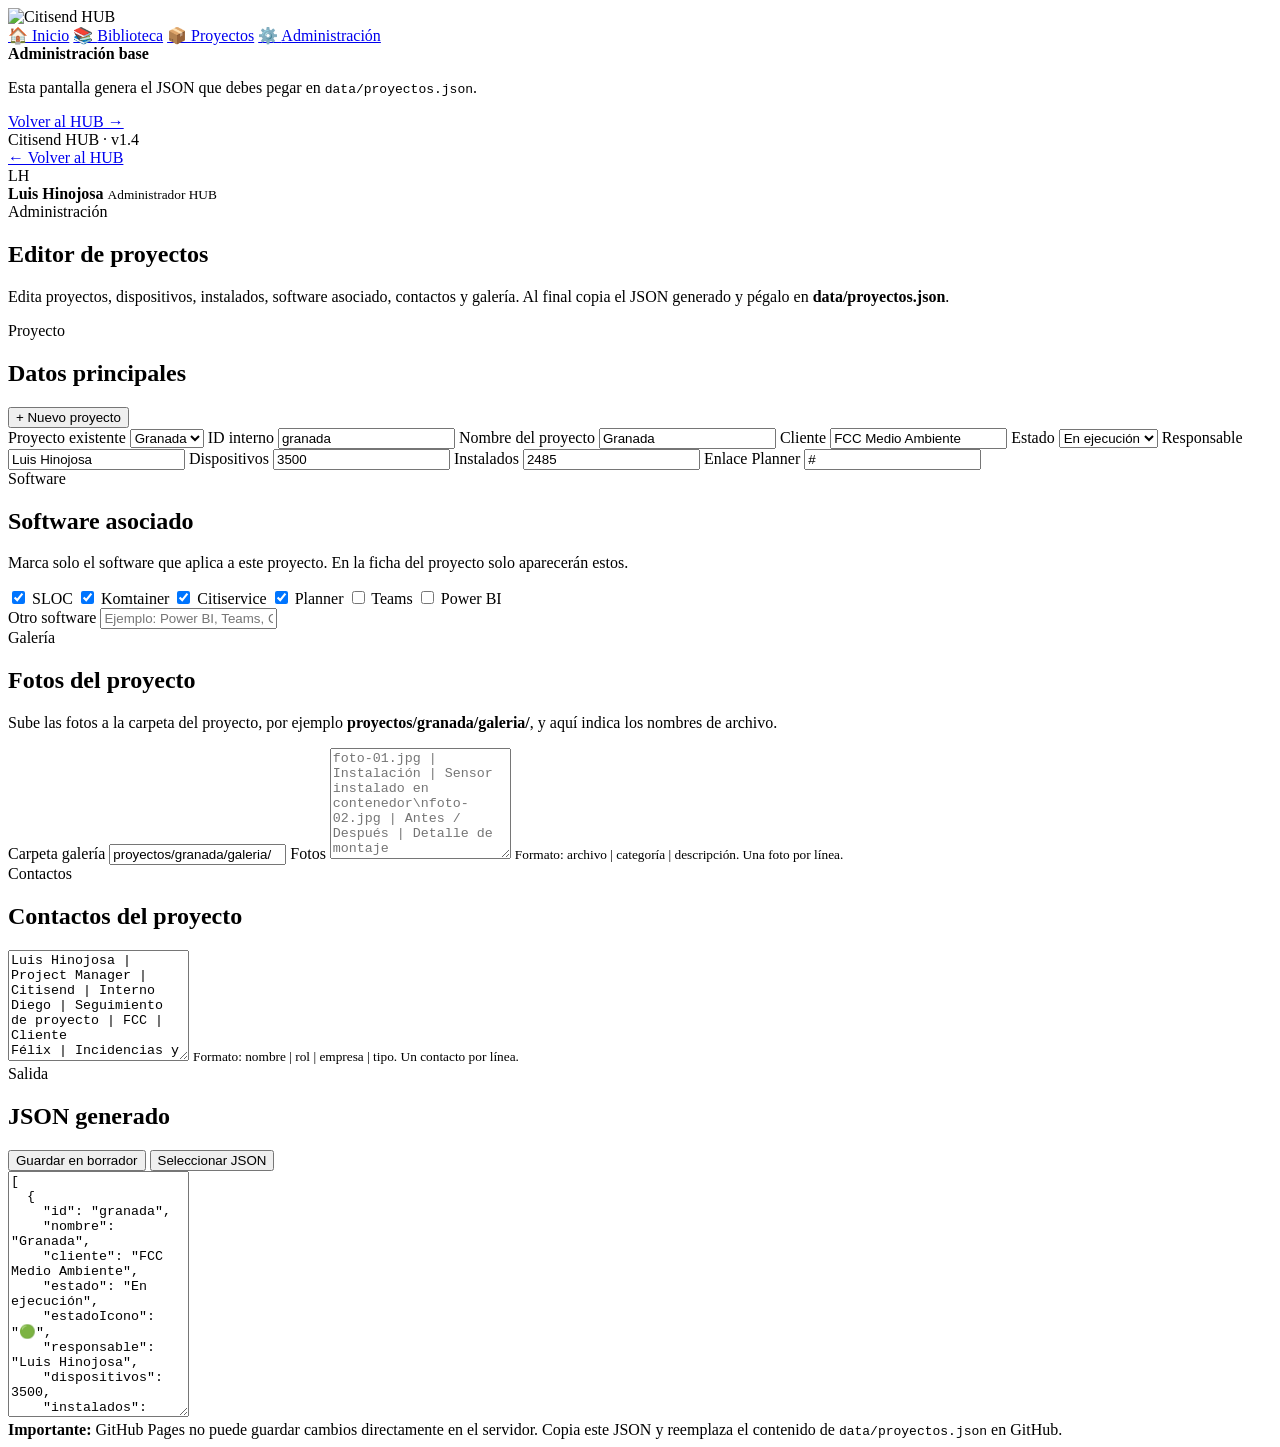
==== admin.html @ e4910ee8 "Add files via upload" ====
<!DOCTYPE html>
<html lang="es">
<head>
  <meta charset="UTF-8" />
  <meta name="viewport" content="width=device-width, initial-scale=1.0" />
  <title>Citisend HUB · Administración</title>
  <link rel="stylesheet" href="assets/style.css?v=1.4" />
</head>
<body>
  <div class="app-shell admin-shell">
    <aside class="sidebar">
      <div class="brand-block">
        <img src="assets/logo-citisend.png" alt="Citisend" class="brand-logo" />
        <span class="brand-pill">HUB</span>
      </div>
      <nav class="nav-menu">
        <a href="index.html#inicio">🏠 <span>Inicio</span></a>
        <a href="index.html#biblioteca">📚 <span>Biblioteca</span></a>
        <a href="index.html#proyectos">📦 <span>Proyectos</span></a>
        <a href="admin.html" class="active">⚙️ <span>Administración</span></a>
      </nav>
      <div class="sidebar-card">
        <strong>Administración base</strong>
        <p>Esta pantalla genera el JSON que debes pegar en <code>data/proyectos.json</code>.</p>
        <a href="index.html">Volver al HUB →</a>
      </div>
      <div class="version">Citisend HUB · v1.4</div>
    </aside>

    <main class="main">
      <header class="topbar">
        <a href="index.html" class="back-to-hub">← Volver al HUB</a>
        <div class="profile">
          <div class="avatar">LH</div>
          <div>
            <strong>Luis Hinojosa</strong>
            <small>Administrador HUB</small>
          </div>
        </div>
      </header>

      <section class="admin-hero">
        <span class="label">Administración</span>
        <h1>Editor de proyectos</h1>
        <p>Edita proyectos, dispositivos, instalados, software asociado, contactos y galería. Al final copia el JSON generado y pégalo en <strong>data/proyectos.json</strong>.</p>
      </section>

      <section class="admin-layout">
        <article class="panel admin-panel">
          <div class="admin-panel-head">
            <div>
              <span class="label">Proyecto</span>
              <h2>Datos principales</h2>
            </div>
            <button type="button" id="newProjectBtn" class="admin-btn secondary">+ Nuevo proyecto</button>
          </div>

          <div class="admin-grid">
            <label>Proyecto existente
              <select id="projectSelect"></select>
            </label>
            <label>ID interno
              <input id="projectId" type="text" placeholder="granada" />
            </label>
            <label>Nombre del proyecto
              <input id="projectNameInput" type="text" placeholder="Granada" />
            </label>
            <label>Cliente
              <input id="projectClientInput" type="text" placeholder="FCC Medio Ambiente" />
            </label>
            <label>Estado
              <select id="projectStatusInput">
                <option>En ejecución</option>
                <option>Pendiente</option>
                <option>En pausa</option>
                <option>Finalizado</option>
              </select>
            </label>
            <label>Responsable
              <input id="projectResponsibleInput" type="text" placeholder="Luis Hinojosa" />
            </label>
            <label>Dispositivos
              <input id="projectDevicesInput" type="number" min="0" placeholder="3500" />
            </label>
            <label>Instalados
              <input id="projectInstalledInput" type="number" min="0" placeholder="2485" />
            </label>
            <label class="full">Enlace Planner
              <input id="projectPlannerInput" type="text" placeholder="https://..." />
            </label>
          </div>
        </article>

        <article class="panel admin-panel">
          <span class="label">Software</span>
          <h2>Software asociado</h2>
          <p class="admin-help">Marca solo el software que aplica a este proyecto. En la ficha del proyecto solo aparecerán estos.</p>
          <div class="software-checks" id="softwareChecks"></div>
          <label class="admin-label">Otro software
            <input id="customSoftwareInput" type="text" placeholder="Ejemplo: Power BI, Teams, Citiservice..." />
          </label>
        </article>

        <article class="panel admin-panel">
          <span class="label">Galería</span>
          <h2>Fotos del proyecto</h2>
          <p class="admin-help">Sube las fotos a la carpeta del proyecto, por ejemplo <strong>proyectos/granada/galeria/</strong>, y aquí indica los nombres de archivo.</p>
          <label>Carpeta galería
            <input id="galleryPathInput" type="text" placeholder="proyectos/granada/galeria/" />
          </label>
          <label>Fotos</label>
          <textarea id="galleryInput" rows="7" placeholder="foto-01.jpg | Instalación | Sensor instalado en contenedor\nfoto-02.jpg | Antes / Después | Detalle de montaje"></textarea>
          <small class="admin-tip">Formato: archivo | categoría | descripción. Una foto por línea.</small>
        </article>

        <article class="panel admin-panel">
          <span class="label">Contactos</span>
          <h2>Contactos del proyecto</h2>
          <textarea id="contactsInput" rows="7" placeholder="Luis Hinojosa | Project Manager | Citisend | Interno\nDiego | Seguimiento de proyecto | FCC | Cliente"></textarea>
          <small class="admin-tip">Formato: nombre | rol | empresa | tipo. Un contacto por línea.</small>
        </article>

        <article class="panel admin-panel full-admin-panel">
          <div class="admin-panel-head">
            <div>
              <span class="label">Salida</span>
              <h2>JSON generado</h2>
            </div>
            <div class="admin-actions">
              <button type="button" id="saveProjectBtn" class="admin-btn primary">Guardar en borrador</button>
              <button type="button" id="selectJsonBtn" class="admin-btn secondary">Seleccionar JSON</button>
            </div>
          </div>
          <textarea id="jsonOutput" class="json-output" rows="16"></textarea>
          <div class="admin-warning">
            <strong>Importante:</strong> GitHub Pages no puede guardar cambios directamente en el servidor. Copia este JSON y reemplaza el contenido de <code>data/proyectos.json</code> en GitHub.
          </div>
        </article>
      </section>
    </main>
  </div>

<script>
const softwareBase = ['SLOC','Komtainer','Citiservice','Planner','Teams','Power BI'];
let projects = [];
let currentIndex = 0;

const fallbackProjects = [{
  id:'granada', nombre:'Granada', cliente:'FCC Medio Ambiente', estado:'En ejecución', estadoIcono:'🟢', responsable:'Luis Hinojosa', dispositivos:3500, instalados:2485, planner:'#', galeria:'proyectos/granada/galeria/', fotografias:0,
  manuales:['gestion-proyectos','configuracion-dispositivos','mantenimiento-citisend'], galeriaFotos:[],
  contactos:[{nombre:'Luis Hinojosa',rol:'Project Manager',empresa:'Citisend',tipo:'Interno'},{nombre:'Diego',rol:'Seguimiento de proyecto',empresa:'FCC',tipo:'Cliente'},{nombre:'Félix',rol:'Incidencias y zonas',empresa:'FCC',tipo:'Cliente'}],
  software:['SLOC','Komtainer','Citiservice','Planner']
}];

function slugify(text){
  return String(text || '').toLowerCase().normalize('NFD').replace(/[\u0300-\u036f]/g,'').replace(/[^a-z0-9]+/g,'-').replace(/(^-|-$)/g,'') || 'nuevo-proyecto';
}
function stateIcon(state){
  const value = String(state || '').toLowerCase();
  if(value.includes('final')) return '✅';
  if(value.includes('pausa')) return '🟠';
  if(value.includes('pend')) return '🟡';
  return '🟢';
}
function parseLines(text, mapper){
  return String(text || '').split('\n').map(line => line.trim()).filter(Boolean).map(line => mapper(line.split('|').map(part => part.trim())));
}
function galleryCount(project){ return Array.isArray(project.galeriaFotos) ? project.galeriaFotos.length : 0; }

async function initAdmin(){
  try{
    const response = await fetch('data/proyectos.json?v=1.4', {cache:'no-store'});
    projects = response.ok ? await response.json() : fallbackProjects;
  }catch(error){ projects = fallbackProjects; }
  renderSoftwareChecks();
  renderProjectSelect();
  loadProject(0);
}

function renderSoftwareChecks(selected=[]){
  const box = document.getElementById('softwareChecks');
  box.innerHTML = softwareBase.map(item => `
    <label class="soft-check"><input type="checkbox" value="${item}" ${selected.includes(item) ? 'checked' : ''}> ${item}</label>
  `).join('');
}
function renderProjectSelect(){
  const select = document.getElementById('projectSelect');
  select.innerHTML = projects.map((project,index) => `<option value="${index}">${project.nombre}</option>`).join('');
  select.value = currentIndex;
}
function loadProject(index){
  currentIndex = Number(index || 0);
  const project = projects[currentIndex] || projects[0];
  if(!project) return;
  document.getElementById('projectSelect').value = currentIndex;
  document.getElementById('projectId').value = project.id || '';
  document.getElementById('projectNameInput').value = project.nombre || '';
  document.getElementById('projectClientInput').value = project.cliente || '';
  document.getElementById('projectStatusInput').value = project.estado || 'En ejecución';
  document.getElementById('projectResponsibleInput').value = project.responsable || '';
  document.getElementById('projectDevicesInput').value = project.dispositivos || 0;
  document.getElementById('projectInstalledInput').value = project.instalados || 0;
  document.getElementById('projectPlannerInput').value = project.planner || '#';
  document.getElementById('galleryPathInput').value = project.galeria || `proyectos/${project.id}/galeria/`;
  document.getElementById('galleryInput').value = (project.galeriaFotos || []).map(photo => `${photo.archivo} | ${photo.categoria || 'Instalación'} | ${photo.descripcion || ''}`).join('\n');
  document.getElementById('contactsInput').value = (project.contactos || []).map(contact => `${contact.nombre} | ${contact.rol} | ${contact.empresa} | ${contact.tipo}`).join('\n');
  renderSoftwareChecks(project.software || []);
  updateOutput();
}
function collectProject(){
  const name = document.getElementById('projectNameInput').value.trim();
  const id = document.getElementById('projectId').value.trim() || slugify(name);
  const customSoftware = document.getElementById('customSoftwareInput').value.split(',').map(item => item.trim()).filter(Boolean);
  const checked = [...document.querySelectorAll('#softwareChecks input:checked')].map(input => input.value);
  const software = [...new Set([...checked, ...customSoftware])];
  const galeriaFotos = parseLines(document.getElementById('galleryInput').value, parts => ({archivo:parts[0] || '', categoria:parts[1] || 'Instalación', descripcion:parts[2] || ''})).filter(photo => photo.archivo);
  const contactos = parseLines(document.getElementById('contactsInput').value, parts => ({nombre:parts[0] || '', rol:parts[1] || '', empresa:parts[2] || '', tipo:parts[3] || ''})).filter(contact => contact.nombre);
  return {
    id,
    nombre:name || 'Nuevo proyecto',
    cliente:document.getElementById('projectClientInput').value.trim(),
    estado:document.getElementById('projectStatusInput').value,
    estadoIcono:stateIcon(document.getElementById('projectStatusInput').value),
    responsable:document.getElementById('projectResponsibleInput').value.trim(),
    dispositivos:Number(document.getElementById('projectDevicesInput').value || 0),
    instalados:Number(document.getElementById('projectInstalledInput').value || 0),
    manuales:projects[currentIndex]?.manuales || [],
    fotografias:galeriaFotos.length,
    planner:document.getElementById('projectPlannerInput').value.trim() || '#',
    galeria:document.getElementById('galleryPathInput').value.trim() || `proyectos/${id}/galeria/`,
    galeriaFotos,
    contactos,
    software
  };
}
function saveCurrentProject(){
  const project = collectProject();
  projects[currentIndex] = project;
  renderProjectSelect();
  document.getElementById('projectSelect').value = currentIndex;
  updateOutput();
}
function addNewProject(){
  const newProject = {id:'nuevo-proyecto',nombre:'Nuevo proyecto',cliente:'',estado:'Pendiente',estadoIcono:'🟡',responsable:'Luis Hinojosa',dispositivos:0,instalados:0,manuales:[],fotografias:0,planner:'#',galeria:'proyectos/nuevo-proyecto/galeria/',galeriaFotos:[],contactos:[],software:[]};
  projects.push(newProject);
  currentIndex = projects.length - 1;
  renderProjectSelect();
  loadProject(currentIndex);
}
function updateOutput(){
  document.getElementById('jsonOutput').value = JSON.stringify(projects, null, 2);
}
function updateDraft(){
  if(projects.length){
    projects[currentIndex] = collectProject();
    updateOutput();
  }
}

['projectId','projectNameInput','projectClientInput','projectStatusInput','projectResponsibleInput','projectDevicesInput','projectInstalledInput','projectPlannerInput','galleryPathInput','galleryInput','contactsInput','customSoftwareInput'].forEach(id => {
  document.addEventListener('input', event => { if(event.target.id === id) updateDraft(); });
});
document.addEventListener('change', event => { if(event.target.closest('#softwareChecks')) updateDraft(); });
document.getElementById('projectSelect').addEventListener('change', event => loadProject(event.target.value));
document.getElementById('saveProjectBtn').addEventListener('click', saveCurrentProject);
document.getElementById('newProjectBtn').addEventListener('click', addNewProject);
document.getElementById('selectJsonBtn').addEventListener('click', () => { const out = document.getElementById('jsonOutput'); out.focus(); out.select(); });

document.addEventListener('DOMContentLoaded', initAdmin);
</script>
</body>
</html>
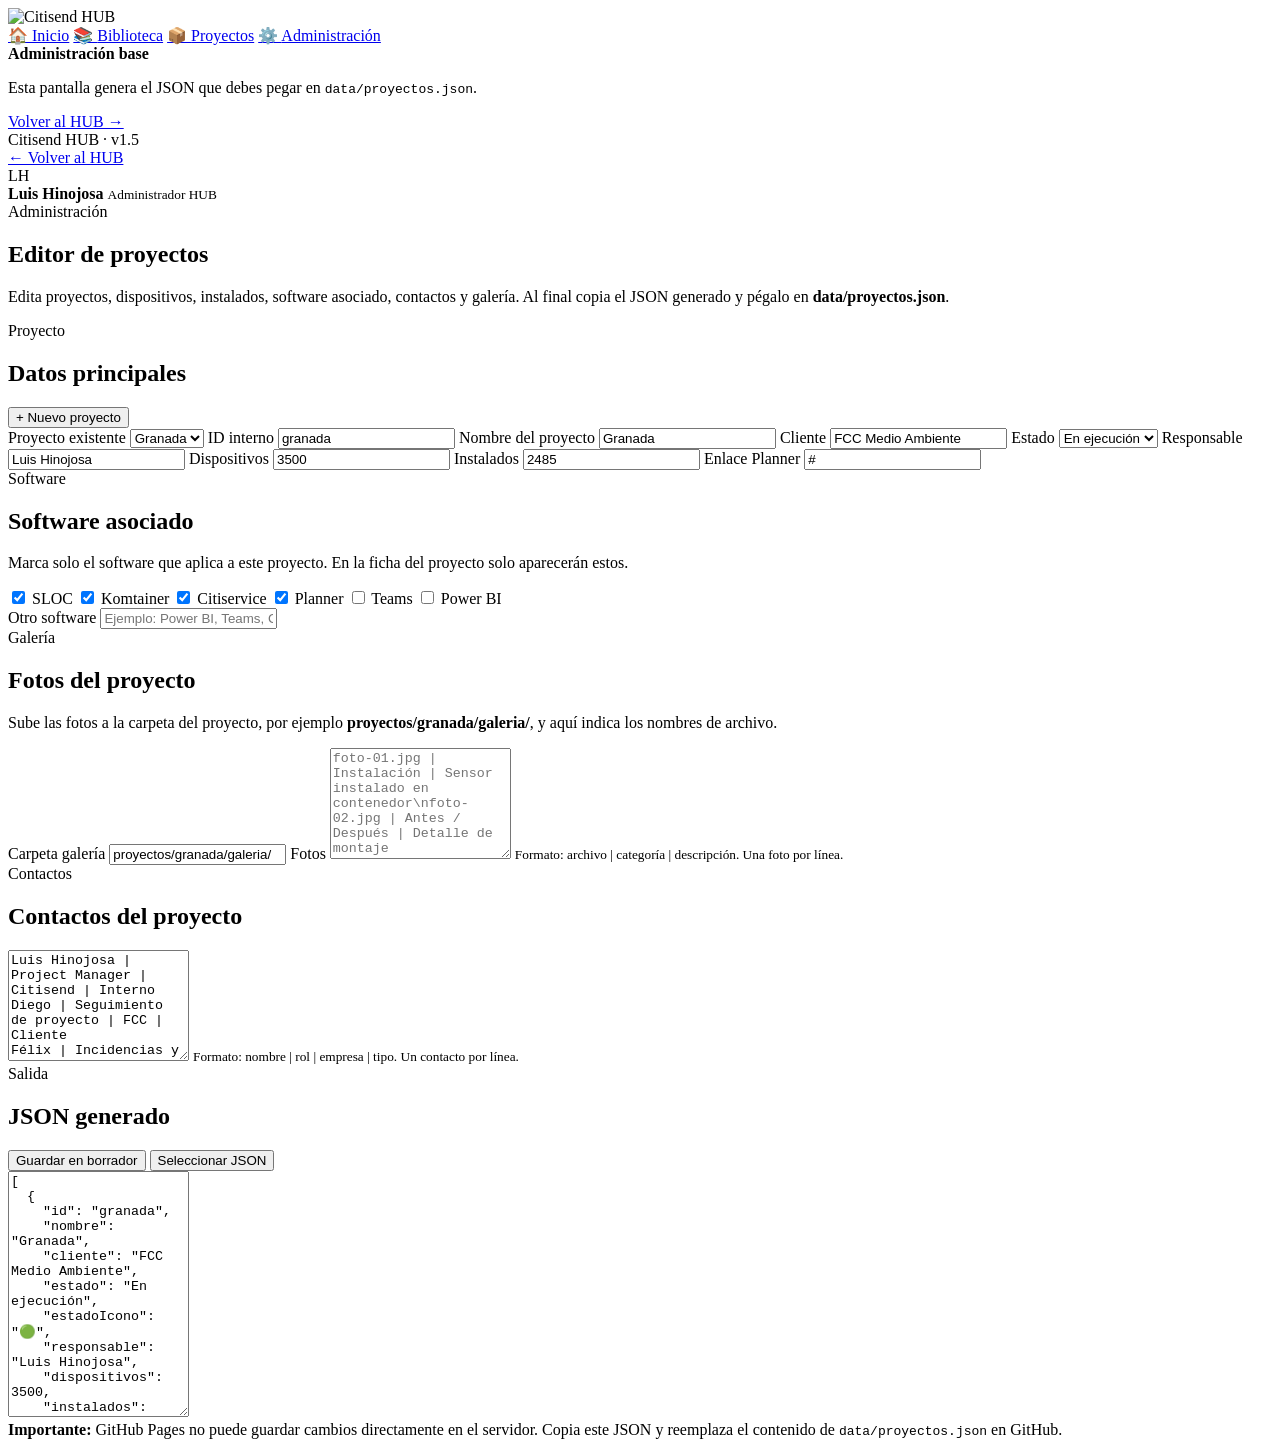
==== commit 033c1582: "Add files via upload" ====
--- a/admin.html
+++ b/admin.html
@@ -4,7 +4,7 @@
   <meta charset="UTF-8" />
   <meta name="viewport" content="width=device-width, initial-scale=1.0" />
   <title>Citisend HUB · Administración</title>
-  <link rel="stylesheet" href="assets/style.css?v=1.4" />
+  <link rel="stylesheet" href="assets/style.css?v=1.5" />
 </head>
 <body>
   <div class="app-shell admin-shell">
@@ -24,7 +24,7 @@
         <p>Esta pantalla genera el JSON que debes pegar en <code>data/proyectos.json</code>.</p>
         <a href="index.html">Volver al HUB →</a>
       </div>
-      <div class="version">Citisend HUB · v1.4</div>
+      <div class="version">Citisend HUB · v1.5</div>
     </aside>
 
     <main class="main">
@@ -169,7 +169,7 @@
 
 async function initAdmin(){
   try{
-    const response = await fetch('data/proyectos.json?v=1.4', {cache:'no-store'});
+    const response = await fetch('data/proyectos.json?v=1.5', {cache:'no-store'});
     projects = response.ok ? await response.json() : fallbackProjects;
   }catch(error){ projects = fallbackProjects; }
   renderSoftwareChecks();
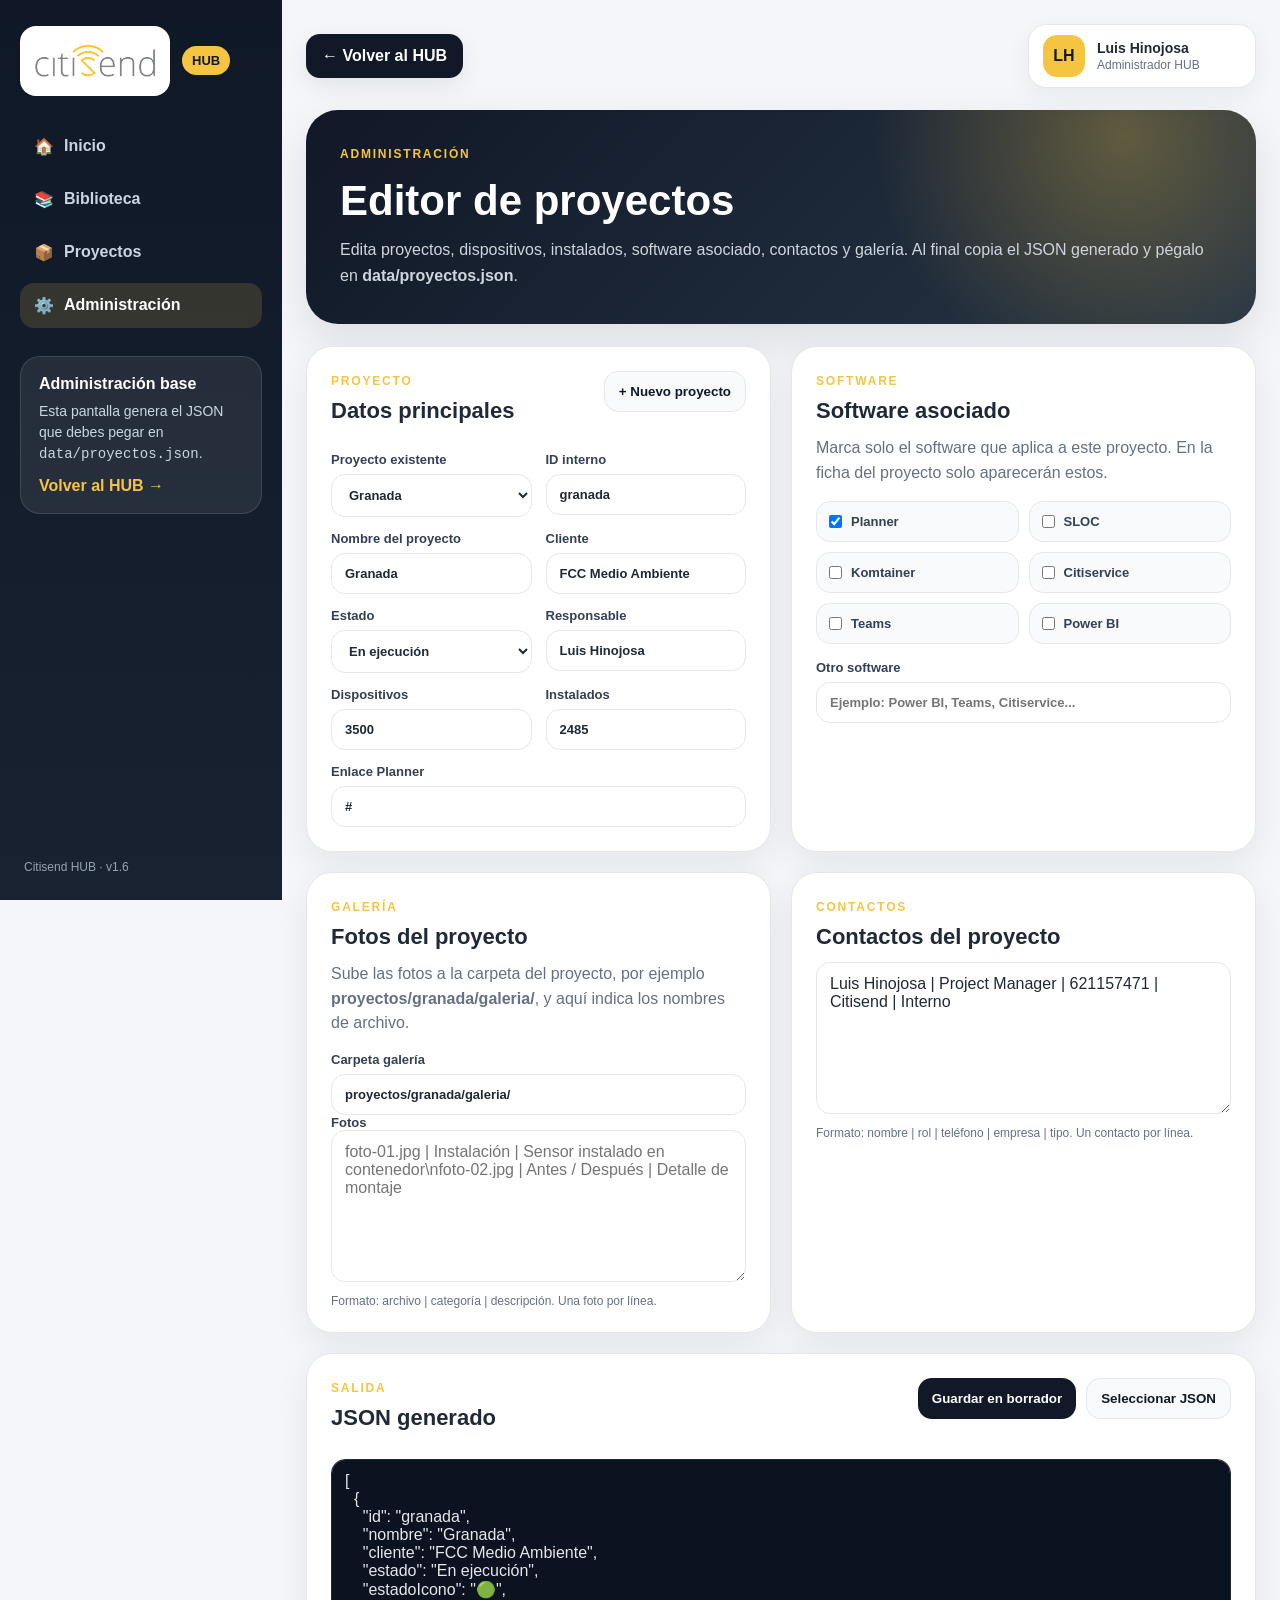
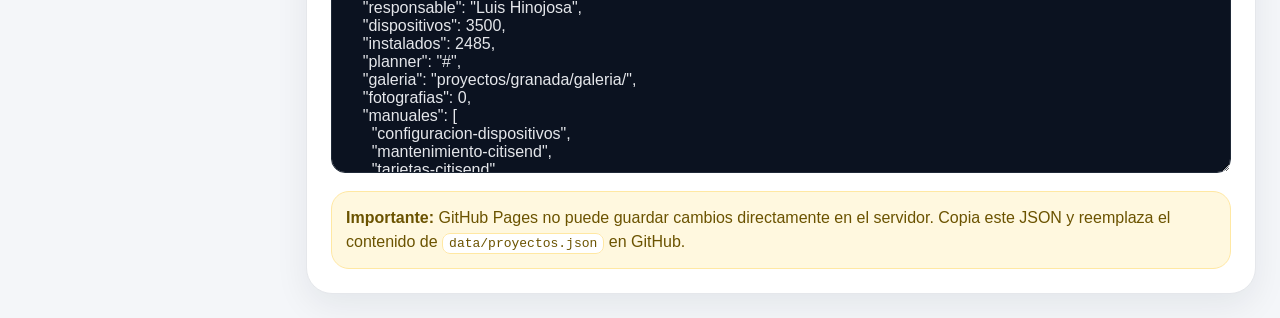
==== commit da6566c9: "Add files via upload" ====
--- a/admin.html
+++ b/admin.html
@@ -4,7 +4,7 @@
   <meta charset="UTF-8" />
   <meta name="viewport" content="width=device-width, initial-scale=1.0" />
   <title>Citisend HUB · Administración</title>
-  <link rel="stylesheet" href="assets/style.css?v=1.5" />
+  <link rel="stylesheet" href="assets/style.css?v=1.6" />
 </head>
 <body>
   <div class="app-shell admin-shell">
@@ -24,7 +24,7 @@
         <p>Esta pantalla genera el JSON que debes pegar en <code>data/proyectos.json</code>.</p>
         <a href="index.html">Volver al HUB →</a>
       </div>
-      <div class="version">Citisend HUB · v1.5</div>
+      <div class="version">Citisend HUB · v1.6</div>
     </aside>
 
     <main class="main">
@@ -117,7 +117,7 @@
           <span class="label">Contactos</span>
           <h2>Contactos del proyecto</h2>
           <textarea id="contactsInput" rows="7" placeholder="Luis Hinojosa | Project Manager | Citisend | Interno\nDiego | Seguimiento de proyecto | FCC | Cliente"></textarea>
-          <small class="admin-tip">Formato: nombre | rol | empresa | tipo. Un contacto por línea.</small>
+          <small class="admin-tip">Formato: nombre | rol | teléfono | empresa | tipo. Un contacto por línea.</small>
         </article>
 
         <article class="panel admin-panel full-admin-panel">
@@ -141,16 +141,43 @@
   </div>
 
 <script>
-const softwareBase = ['SLOC','Komtainer','Citiservice','Planner','Teams','Power BI'];
+const softwareBase = ['Planner','SLOC','Komtainer','Citiservice','Teams','Power BI'];
 let projects = [];
 let currentIndex = 0;
 
-const fallbackProjects = [{
-  id:'granada', nombre:'Granada', cliente:'FCC Medio Ambiente', estado:'En ejecución', estadoIcono:'🟢', responsable:'Luis Hinojosa', dispositivos:3500, instalados:2485, planner:'#', galeria:'proyectos/granada/galeria/', fotografias:0,
-  manuales:['gestion-proyectos','configuracion-dispositivos','mantenimiento-citisend'], galeriaFotos:[],
-  contactos:[{nombre:'Luis Hinojosa',rol:'Project Manager',empresa:'Citisend',tipo:'Interno'},{nombre:'Diego',rol:'Seguimiento de proyecto',empresa:'FCC',tipo:'Cliente'},{nombre:'Félix',rol:'Incidencias y zonas',empresa:'FCC',tipo:'Cliente'}],
-  software:['SLOC','Komtainer','Citiservice','Planner']
-}];
+const fallbackProjects = [
+  {
+    "id": "granada",
+    "nombre": "Granada",
+    "cliente": "FCC Medio Ambiente",
+    "estado": "En ejecución",
+    "estadoIcono": "🟢",
+    "responsable": "Luis Hinojosa",
+    "dispositivos": 3500,
+    "instalados": 2485,
+    "planner": "#",
+    "galeria": "proyectos/granada/galeria/",
+    "fotografias": 0,
+    "manuales": [
+      "configuracion-dispositivos",
+      "mantenimiento-citisend",
+      "tarjetas-citisend"
+    ],
+    "galeriaFotos": [],
+    "contactos": [
+      {
+        "nombre": "Luis Hinojosa",
+        "rol": "Project Manager",
+        "telefono": "621157471",
+        "empresa": "Citisend",
+        "tipo": "Interno"
+      }
+    ],
+    "software": [
+      "Planner"
+    ]
+  }
+];
 
 function slugify(text){
   return String(text || '').toLowerCase().normalize('NFD').replace(/[\u0300-\u036f]/g,'').replace(/[^a-z0-9]+/g,'-').replace(/(^-|-$)/g,'') || 'nuevo-proyecto';
@@ -169,7 +196,7 @@
 
 async function initAdmin(){
   try{
-    const response = await fetch('data/proyectos.json?v=1.5', {cache:'no-store'});
+    const response = await fetch('data/proyectos.json?v=1.6', {cache:'no-store'});
     projects = response.ok ? await response.json() : fallbackProjects;
   }catch(error){ projects = fallbackProjects; }
   renderSoftwareChecks();
@@ -203,7 +230,7 @@
   document.getElementById('projectPlannerInput').value = project.planner || '#';
   document.getElementById('galleryPathInput').value = project.galeria || `proyectos/${project.id}/galeria/`;
   document.getElementById('galleryInput').value = (project.galeriaFotos || []).map(photo => `${photo.archivo} | ${photo.categoria || 'Instalación'} | ${photo.descripcion || ''}`).join('\n');
-  document.getElementById('contactsInput').value = (project.contactos || []).map(contact => `${contact.nombre} | ${contact.rol} | ${contact.empresa} | ${contact.tipo}`).join('\n');
+  document.getElementById('contactsInput').value = (project.contactos || []).map(contact => `${contact.nombre} | ${contact.rol} | ${contact.telefono || ''} | ${contact.empresa} | ${contact.tipo}`).join('\n');
   renderSoftwareChecks(project.software || []);
   updateOutput();
 }
@@ -214,7 +241,7 @@
   const checked = [...document.querySelectorAll('#softwareChecks input:checked')].map(input => input.value);
   const software = [...new Set([...checked, ...customSoftware])];
   const galeriaFotos = parseLines(document.getElementById('galleryInput').value, parts => ({archivo:parts[0] || '', categoria:parts[1] || 'Instalación', descripcion:parts[2] || ''})).filter(photo => photo.archivo);
-  const contactos = parseLines(document.getElementById('contactsInput').value, parts => ({nombre:parts[0] || '', rol:parts[1] || '', empresa:parts[2] || '', tipo:parts[3] || ''})).filter(contact => contact.nombre);
+  const contactos = parseLines(document.getElementById('contactsInput').value, parts => ({nombre:parts[0] || '', rol:parts[1] || '', telefono:parts[2] || '', empresa:parts[3] || '', tipo:parts[4] || ''})).filter(contact => contact.nombre);
   return {
     id,
     nombre:name || 'Nuevo proyecto',
@@ -224,7 +251,7 @@
     responsable:document.getElementById('projectResponsibleInput').value.trim(),
     dispositivos:Number(document.getElementById('projectDevicesInput').value || 0),
     instalados:Number(document.getElementById('projectInstalledInput').value || 0),
-    manuales:projects[currentIndex]?.manuales || [],
+    manuales:(projects[currentIndex]?.manuales && projects[currentIndex].manuales.length ? projects[currentIndex].manuales : ['configuracion-dispositivos','mantenimiento-citisend','tarjetas-citisend']),
     fotografias:galeriaFotos.length,
     planner:document.getElementById('projectPlannerInput').value.trim() || '#',
     galeria:document.getElementById('galleryPathInput').value.trim() || `proyectos/${id}/galeria/`,
@@ -241,7 +268,7 @@
   updateOutput();
 }
 function addNewProject(){
-  const newProject = {id:'nuevo-proyecto',nombre:'Nuevo proyecto',cliente:'',estado:'Pendiente',estadoIcono:'🟡',responsable:'Luis Hinojosa',dispositivos:0,instalados:0,manuales:[],fotografias:0,planner:'#',galeria:'proyectos/nuevo-proyecto/galeria/',galeriaFotos:[],contactos:[],software:[]};
+  const newProject = {id:'nuevo-proyecto',nombre:'Nuevo proyecto',cliente:'',estado:'Pendiente',estadoIcono:'🟡',responsable:'Luis Hinojosa',dispositivos:0,instalados:0,manuales:['configuracion-dispositivos','mantenimiento-citisend','tarjetas-citisend'],fotografias:0,planner:'#',galeria:'proyectos/nuevo-proyecto/galeria/',galeriaFotos:[],contactos:[{nombre:'Luis Hinojosa',rol:'Project Manager',telefono:'621157471',empresa:'Citisend',tipo:'Interno'}],software:['Planner']};
   projects.push(newProject);
   currentIndex = projects.length - 1;
   renderProjectSelect();
--- a/assets/style.css
+++ b/assets/style.css
@@ -0,0 +1,54 @@
+:root{--dark:#101828;--dark2:#182230;--yellow:#f5c542;--yellow2:#ffd966;--bg:#f4f6f9;--card:#fff;--text:#1f2937;--muted:#667085;--line:#e5e7eb;--shadow:0 18px 45px rgba(16,24,40,.10);--success:#067647;--danger:#b42318}
+*{box-sizing:border-box;margin:0;padding:0}html{scroll-behavior:smooth}body{font-family:Inter,Segoe UI,Arial,sans-serif;background:var(--bg);color:var(--text)}a{text-decoration:none;color:inherit}.app-shell{display:flex;min-height:100vh}.sidebar{width:282px;background:linear-gradient(180deg,var(--dark),var(--dark2));color:#fff;padding:26px 20px;position:fixed;height:100vh;overflow:auto;display:flex;flex-direction:column;gap:28px}.brand-block{display:flex;align-items:center;gap:12px}.brand-logo{width:150px;background:#fff;border-radius:16px;padding:8px;display:block}.brand-pill{background:var(--yellow);color:#111827;border-radius:999px;padding:7px 10px;font-weight:900;font-size:13px}.nav-menu{display:flex;flex-direction:column;gap:8px}.nav-menu a{color:#cbd5e1;padding:13px 14px;border-radius:14px;font-weight:700;display:flex;gap:10px;align-items:center;transition:.18s}.nav-menu a:hover,.nav-menu a.active{background:rgba(245,197,66,.15);color:#fff}.sidebar-card{background:rgba(255,255,255,.08);border:1px solid rgba(255,255,255,.12);border-radius:20px;padding:18px}.sidebar-card strong{display:block;margin-bottom:8px}.sidebar-card p{font-size:14px;color:#cbd5e1;line-height:1.5;margin-bottom:12px}.sidebar-card a{color:var(--yellow);font-weight:800}.version{font-size:12px;color:#98a2b3;padding:0 4px;margin-top:auto}.main{margin-left:282px;width:calc(100% - 282px);padding:24px;min-height:100vh}.topbar{display:flex;align-items:center;justify-content:space-between;gap:18px;margin-bottom:22px}.search{flex:1;background:#fff;border:1px solid var(--line);border-radius:18px;padding:14px 18px;display:flex;align-items:center;gap:10px;box-shadow:0 8px 26px rgba(16,24,40,.05)}.search input{width:100%;border:0;outline:0;font-size:15px;background:transparent}.profile{min-width:228px;background:#fff;border:1px solid var(--line);border-radius:18px;padding:10px 14px;display:flex;align-items:center;gap:12px;box-shadow:0 8px 26px rgba(16,24,40,.05)}.avatar{width:42px;height:42px;border-radius:14px;background:var(--yellow);color:#111827;display:grid;place-items:center;font-weight:900}.profile strong{display:block;font-size:14px}.profile small{display:block;color:var(--muted);font-size:12px;margin-top:2px}.hero{position:relative;overflow:hidden;background:radial-gradient(circle at 85% 10%,rgba(245,197,66,.38),transparent 25%),linear-gradient(135deg,#111827,#253246);border-radius:30px;padding:46px;display:flex;align-items:center;justify-content:space-between;gap:36px;box-shadow:var(--shadow);color:#fff}.hero-copy{max-width:760px}.label{display:inline-block;color:var(--yellow);text-transform:uppercase;letter-spacing:1.8px;font-size:12px;font-weight:900;margin-bottom:10px}.hero h1{font-size:56px;line-height:1.02;margin-bottom:16px}.hero mark{background:transparent;color:var(--yellow)}.hero p{color:#d0d5dd;font-size:18px;line-height:1.7}.hero-actions{display:flex;gap:12px;flex-wrap:wrap;margin-top:24px}.btn{padding:13px 18px;border-radius:14px;font-weight:900}.btn.primary{background:var(--yellow);color:#111827}.btn.secondary{background:rgba(255,255,255,.10);color:#fff;border:1px solid rgba(255,255,255,.18)}.hero-logo-card{width:220px;min-width:220px;height:140px;background:#fff;border-radius:26px;padding:24px;display:grid;place-items:center;box-shadow:0 20px 50px rgba(0,0,0,.20)}.hero-logo-card img{width:100%;max-height:90px;object-fit:contain;display:block}.quick-access{display:grid;grid-template-columns:repeat(6,1fr);gap:16px;margin:24px 0}.quick-card{background:#fff;border:1px solid var(--line);border-radius:22px;padding:22px;min-height:135px;box-shadow:0 10px 28px rgba(16,24,40,.06);transition:.18s ease;font-size:27px}.quick-card:hover{transform:translateY(-5px);box-shadow:var(--shadow)}.quick-card strong{display:block;font-size:16px;margin:12px 0 6px}.quick-card span{display:block;color:var(--muted);font-size:13px;line-height:1.45}.library-panel{background:#fff;border:1px solid var(--line);border-radius:30px;padding:28px;margin-bottom:24px;box-shadow:0 12px 34px rgba(16,24,40,.07)}.library-header{display:flex;justify-content:space-between;gap:24px;align-items:flex-start;margin-bottom:20px}.library-header h2{font-size:32px;margin-bottom:8px}.library-header p{color:var(--muted);line-height:1.55;max-width:820px}.library-stats{display:grid;grid-template-columns:repeat(3,100px);gap:10px}.library-stats div{background:#f8fafc;border:1px solid var(--line);border-radius:18px;padding:14px;text-align:center}.library-stats strong{display:block;font-size:25px;color:var(--yellow);white-space:nowrap}.library-stats span{font-size:12px;color:var(--muted);font-weight:800}.library-toolbar{display:flex;justify-content:space-between;align-items:center;gap:16px;flex-wrap:wrap;margin:18px 0 22px}.filter-row{display:flex;gap:10px;flex-wrap:wrap}.filter-btn{border:1px solid var(--line);background:#f8fafc;color:#344054;border-radius:999px;padding:10px 14px;font-weight:900;cursor:pointer}.filter-btn.active,.filter-btn:hover{background:#111827;color:#fff;border-color:#111827}.result-counter{color:var(--muted);font-weight:800;background:#f8fafc;border:1px solid var(--line);border-radius:999px;padding:10px 14px}.featured-strip{border:1px solid #ffe8a3;background:#fffaf0;border-radius:24px;padding:18px;margin-bottom:22px}.mini-title{font-weight:900;color:#7a5b00;margin-bottom:12px}.featured-list{display:grid;grid-template-columns:repeat(4,1fr);gap:12px}.featured-chip{background:#fff;border:1px solid #ffe8a3;border-radius:18px;padding:14px;display:flex;gap:10px;align-items:center;transition:.18s}.featured-chip:hover{transform:translateY(-3px);box-shadow:0 10px 24px rgba(16,24,40,.08)}.featured-chip b{display:block;font-size:13px}.featured-chip span{font-size:20px}.library-grid{display:grid;grid-template-columns:repeat(3,1fr);gap:18px}.manual-card{position:relative;border:1px solid var(--line);border-radius:26px;background:#fff;padding:22px;box-shadow:0 10px 26px rgba(16,24,40,.06);transition:.18s ease;display:flex;flex-direction:column;min-height:330px;overflow:hidden}.manual-card:before{content:"";position:absolute;left:0;right:0;top:0;height:7px;background:linear-gradient(90deg,var(--yellow),#ffe9a8)}.manual-card:hover{transform:translateY(-5px);box-shadow:var(--shadow)}.manual-card-icon{width:58px;height:58px;border-radius:20px;background:#fff3c4;display:grid;place-items:center;font-size:30px;margin-bottom:18px}.manual-top{display:flex;justify-content:space-between;gap:12px;align-items:center;margin-bottom:14px}.manual-type{background:#dcfae6;color:#067647;border-radius:999px;padding:7px 11px;font-size:12px;font-weight:900}.category-pill{background:#fff3c4;color:#7a5b00;border-radius:999px;padding:7px 11px;font-size:12px;font-weight:900}.manual-card h3{font-size:20px;margin-bottom:10px;line-height:1.22}.manual-card p{color:var(--muted);font-size:14px;line-height:1.55}.manual-details{display:grid;grid-template-columns:repeat(2,1fr);gap:10px;margin-top:18px}.manual-details div{background:#f8fafc;border:1px solid var(--line);border-radius:14px;padding:10px}.manual-details small{display:block;color:var(--muted);font-size:11px;font-weight:800;text-transform:uppercase;margin-bottom:4px}.manual-details strong{font-size:13px}.manual-actions{display:flex;gap:10px;margin-top:auto;padding-top:18px}.open-btn{display:inline-flex;align-items:center;justify-content:center;border-radius:14px;padding:12px 14px;font-weight:900;font-size:14px;background:#111827;color:#fff;width:100%}.open-btn:hover{background:#000}.empty-state{background:#fff8df;border:1px solid #ffe8a3;border-radius:18px;padding:18px;color:#6b5300;font-weight:800;text-align:center;margin-top:14px}.dashboard{display:grid;grid-template-columns:1fr .8fr;gap:20px;align-items:start}.compact-dashboard{margin-top:0}.panel{background:#fff;border:1px solid var(--line);border-radius:26px;padding:24px;box-shadow:0 12px 34px rgba(16,24,40,.07)}.panel-head{display:flex;justify-content:space-between;align-items:flex-start;gap:14px;margin-bottom:18px}.panel h2{font-size:20px}.project-list{display:flex;flex-direction:column;gap:14px}.project{display:grid;grid-template-columns:1fr auto;gap:12px;border:1px solid var(--line);border-radius:18px;padding:16px}.project strong{display:block;margin-bottom:5px}.project span{display:block;color:var(--muted);font-size:13px}.project b{color:#111827}.bar{grid-column:1 / -1;height:9px;background:#eef2f6;border-radius:999px;overflow:hidden}.bar i{display:block;height:100%;background:linear-gradient(90deg,var(--yellow),var(--yellow2));border-radius:999px}.right-column{display:grid;grid-template-columns:1fr 1fr;gap:20px}.small-panel{display:flex;flex-direction:column;gap:13px}.small-panel a{background:#f8fafc;border:1px solid var(--line);border-radius:14px;padding:12px;font-weight:800}.info-strip{margin-top:22px;background:#fff8df;border:1px solid #ffe8a3;border-radius:22px;padding:18px 22px;display:flex;gap:12px;align-items:center;flex-wrap:wrap;color:#6b5300}.info-strip span{color:#7a650d}@media(max-width:1250px){.quick-access{grid-template-columns:repeat(3,1fr)}.library-grid{grid-template-columns:repeat(2,1fr)}.featured-list{grid-template-columns:repeat(2,1fr)}.dashboard{grid-template-columns:1fr}.right-column{grid-template-columns:1fr 1fr}}@media(max-width:860px){.app-shell{display:block}.sidebar{position:relative;width:100%;height:auto}.main{margin-left:0;width:100%;padding:16px}.topbar{flex-direction:column;align-items:stretch}.profile{width:100%;min-width:0}.hero{flex-direction:column;text-align:center;padding:32px 22px}.hero h1{font-size:40px}.hero-logo-card{width:190px;min-width:190px}.quick-access{grid-template-columns:1fr 1fr}.library-header{flex-direction:column}.library-stats{width:100%;grid-template-columns:repeat(3,1fr)}.library-grid{grid-template-columns:1fr}.featured-list{grid-template-columns:1fr}.right-column{grid-template-columns:1fr}}@media(max-width:540px){.brand-block{flex-wrap:wrap}.brand-logo{width:138px}.quick-access{grid-template-columns:1fr}.hero h1{font-size:34px}.hero p{font-size:16px}.panel,.library-panel{padding:18px}.project{grid-template-columns:1fr}.project b{display:none}.manual-actions{flex-direction:column}.open-btn{width:100%}.manual-details{grid-template-columns:1fr}.library-stats strong{font-size:20px}}
+
+/* ===== v1.3 · Proyectos ===== */
+.projects-hub-panel{background:#fff;border:1px solid var(--line);border-radius:30px;padding:28px;margin:0 0 24px;box-shadow:0 12px 34px rgba(16,24,40,.07)}
+.project-hub-header{margin-bottom:22px}
+.project-stats div strong{font-size:24px}
+.projects-grid{display:grid;grid-template-columns:repeat(3,1fr);gap:18px}
+.project-card-link{display:block;color:inherit}
+.project-card-premium{background:#fff;border:1px solid var(--line);border-radius:28px;overflow:hidden;box-shadow:0 10px 26px rgba(16,24,40,.06);transition:.18s ease;min-height:360px;display:flex;flex-direction:column}
+.project-card-premium:hover{transform:translateY(-5px);box-shadow:var(--shadow)}
+.project-cover{min-height:118px;background:radial-gradient(circle at 82% 10%,rgba(245,197,66,.40),transparent 30%),linear-gradient(135deg,#111827,#263445);color:#fff;padding:20px;display:flex;justify-content:space-between;align-items:flex-start}
+.project-cover span{font-size:42px}
+.project-cover b{background:rgba(255,255,255,.12);border:1px solid rgba(255,255,255,.16);border-radius:999px;padding:8px 12px;font-size:12px}
+.project-card-body{padding:22px;display:flex;flex-direction:column;gap:12px;flex:1}
+.project-card-body h3{font-size:25px;line-height:1.1}
+.project-card-body p{color:var(--muted);font-weight:800}
+.responsible{font-size:13px;color:#475467;background:#f8fafc;border:1px solid var(--line);border-radius:999px;padding:9px 12px;display:inline-flex;width:max-content;max-width:100%}
+.project-mini-kpis{display:grid;grid-template-columns:repeat(3,1fr);gap:10px;margin-top:4px}
+.project-mini-kpis div{background:#f8fafc;border:1px solid var(--line);border-radius:16px;padding:12px;text-align:center}
+.project-mini-kpis strong{display:block;color:#111827;font-size:18px}.project-mini-kpis small{display:block;color:var(--muted);font-size:11px;font-weight:800;text-transform:uppercase;margin-top:3px}
+.project-progress{margin-top:2px}.open-project{margin-top:auto;color:#111827;font-weight:900}
+.full-row-actions{grid-column:1 / -1}
+.project-page-shell .topbar{align-items:center}.back-to-hub{background:#111827;color:#fff;border-radius:14px;padding:13px 16px;font-weight:900;box-shadow:0 8px 24px rgba(16,24,40,.08)}.back-to-hub:hover{background:#000}
+.project-hero{background:radial-gradient(circle at 86% 12%,rgba(245,197,66,.38),transparent 30%),linear-gradient(135deg,#111827,#263445);color:#fff;border-radius:32px;padding:34px;display:flex;justify-content:space-between;gap:24px;align-items:center;box-shadow:var(--shadow);margin-bottom:22px}.project-hero h1{font-size:48px;line-height:1.05;margin:8px 0}.project-hero p{font-size:20px;color:#d0d5dd;font-weight:700}.project-meta-line{display:flex;gap:10px;flex-wrap:wrap;margin-top:16px}.project-meta-line span{background:rgba(255,255,255,.10);border:1px solid rgba(255,255,255,.14);border-radius:999px;padding:10px 13px;font-weight:800;color:#fff}.project-quick-actions{display:flex;flex-direction:column;gap:10px;min-width:220px}.project-quick-actions a{background:#fff;color:#111827;border-radius:16px;padding:13px 15px;font-weight:900;text-align:center}.project-quick-actions a:first-child{background:var(--yellow);color:#111827}
+.project-kpis{display:grid;grid-template-columns:repeat(4,1fr);gap:16px;margin-bottom:22px}.project-kpis article{background:#fff;border:1px solid var(--line);border-radius:24px;padding:22px;text-align:center;box-shadow:0 10px 26px rgba(16,24,40,.06)}.project-kpis span{font-size:28px}.project-kpis strong{display:block;font-size:32px;margin:8px 0 4px;color:#111827}.project-kpis small{display:block;color:var(--muted);font-size:12px;font-weight:900;text-transform:uppercase}
+.project-progress-panel{margin-bottom:22px}.large-bar{height:14px}.project-modules-grid{display:grid;grid-template-columns:1fr 1fr;gap:20px}.module-panel{min-height:260px}.module-head{display:flex;justify-content:space-between;align-items:flex-start;gap:12px;margin-bottom:16px}.module-head h2{font-size:20px}.module-head a,.module-head span{font-size:13px;font-weight:900;color:#111827;background:#f8fafc;border:1px solid var(--line);border-radius:999px;padding:9px 12px}.module-list{display:flex;flex-direction:column;gap:12px}.module-row{display:grid;grid-template-columns:auto 1fr auto;gap:12px;align-items:center;border:1px solid var(--line);border-radius:18px;padding:14px;background:#fff;transition:.18s}.module-row:hover{background:#f8fafc;transform:translateX(3px)}.module-row>span{width:44px;height:44px;border-radius:15px;background:#fff3c4;display:grid;place-items:center;font-size:22px}.module-row strong{display:block;font-size:15px}.module-row small{display:block;color:var(--muted);font-size:12px;margin-top:3px}.module-row b{font-size:20px}.contacts-grid{display:grid;grid-template-columns:1fr;gap:12px}.contact-card{display:flex;gap:12px;align-items:center;border:1px solid var(--line);border-radius:18px;padding:14px;background:#fff}.contact-initials{width:46px;height:46px;border-radius:16px;background:var(--yellow);color:#111827;display:grid;place-items:center;font-weight:900}.contact-card strong{display:block}.contact-card span,.contact-card small{display:block;color:var(--muted);font-size:13px;line-height:1.35}.software-list{display:flex;flex-wrap:wrap;gap:10px}.software-chip{background:#f8fafc;border:1px solid var(--line);border-radius:999px;padding:11px 13px;font-weight:900;color:#344054}.gallery-placeholder{min-height:190px;border:1px dashed #cbd5e1;border-radius:22px;background:#f8fafc;display:grid;place-items:center;text-align:center;padding:24px}.gallery-placeholder div{font-size:44px}.gallery-placeholder h3{margin:6px 0}.gallery-placeholder p{color:var(--muted);line-height:1.55;max-width:420px}.admin-note code{background:rgba(255,255,255,.60);border:1px solid #ffe8a3;border-radius:8px;padding:2px 6px}.muted-text{color:var(--muted);line-height:1.55}
+
+@media(max-width:1250px){.projects-grid{grid-template-columns:repeat(2,1fr)}.project-modules-grid{grid-template-columns:1fr}}
+@media(max-width:860px){.projects-grid{grid-template-columns:1fr}.project-hero{flex-direction:column;text-align:center;padding:28px 20px}.project-meta-line{justify-content:center}.project-quick-actions{width:100%}.project-kpis{grid-template-columns:repeat(2,1fr)}}
+@media(max-width:540px){.project-kpis{grid-template-columns:1fr}.project-hero h1{font-size:36px}.project-mini-kpis{grid-template-columns:1fr}.module-head{flex-direction:column}.project-card-premium{min-height:auto}}
+
+/* ===== v1.4 · Administración y galería ===== */
+.admin-quick{border:1px solid #ffe8a3;background:#fffaf0}
+.admin-hero{background:radial-gradient(circle at 86% 12%,rgba(245,197,66,.30),transparent 30%),linear-gradient(135deg,#111827,#263445);color:#fff;border-radius:32px;padding:34px;box-shadow:var(--shadow);margin-bottom:22px}.admin-hero h1{font-size:42px;margin:6px 0 12px}.admin-hero p{max-width:900px;color:#d0d5dd;line-height:1.65}.admin-layout{display:grid;grid-template-columns:1fr 1fr;gap:20px}.admin-panel{min-height:260px}.full-admin-panel{grid-column:1 / -1}.admin-panel-head{display:flex;align-items:flex-start;justify-content:space-between;gap:14px;margin-bottom:16px}.admin-panel h2{font-size:22px;margin-bottom:12px}.admin-grid{display:grid;grid-template-columns:1fr 1fr;gap:14px}.admin-grid label,.admin-panel label{display:flex;flex-direction:column;gap:7px;color:#344054;font-weight:900;font-size:13px}.admin-grid .full{grid-column:1 / -1}.admin-panel input,.admin-panel select,.admin-panel textarea{width:100%;border:1px solid var(--line);border-radius:14px;padding:12px 13px;font:inherit;background:#fff;color:var(--text)}.admin-panel textarea{resize:vertical;min-height:120px}.admin-help{color:var(--muted);line-height:1.55;margin-bottom:16px}.admin-tip{display:block;color:var(--muted);font-size:12px;margin-top:8px}.software-checks{display:grid;grid-template-columns:repeat(2,1fr);gap:10px;margin:12px 0 16px}.soft-check{background:#f8fafc;border:1px solid var(--line);border-radius:14px;padding:12px;display:flex!important;align-items:center;flex-direction:row!important;gap:9px!important;cursor:pointer}.soft-check input{width:auto}.admin-label{margin-top:12px}.admin-actions{display:flex;gap:10px;flex-wrap:wrap}.admin-btn{border:0;border-radius:14px;padding:12px 14px;font-weight:900;cursor:pointer}.admin-btn.primary{background:#111827;color:#fff}.admin-btn.secondary{background:#f8fafc;color:#111827;border:1px solid var(--line)}.json-output{font-family:Consolas,Monaco,monospace;background:#0b1220!important;color:#e5e7eb!important;border-color:#1f2937!important;line-height:1.45}.admin-warning{margin-top:14px;background:#fff8df;border:1px solid #ffe8a3;color:#6b5300;border-radius:18px;padding:14px;line-height:1.5}.admin-warning code{background:#fff;border:1px solid #ffe8a3;border-radius:8px;padding:2px 6px}.gallery-grid{display:grid;grid-template-columns:repeat(2,1fr);gap:14px}.gallery-card{display:block;border:1px solid var(--line);border-radius:20px;overflow:hidden;background:#fff;box-shadow:0 8px 20px rgba(16,24,40,.06);transition:.18s}.gallery-card:hover{transform:translateY(-3px);box-shadow:var(--shadow)}.gallery-card img{width:100%;height:160px;object-fit:cover;background:#f2f4f7;display:block}.gallery-card div{padding:13px}.gallery-card span{display:inline-block;background:#fff3c4;color:#7a5b00;border-radius:999px;padding:5px 9px;font-size:11px;font-weight:900;margin-bottom:8px}.gallery-card strong{display:block;font-size:14px}.gallery-card small{display:block;color:var(--muted);font-size:12px;line-height:1.4;margin-top:4px}
+@media(max-width:1050px){.admin-layout{grid-template-columns:1fr}.full-admin-panel{grid-column:auto}.gallery-grid{grid-template-columns:1fr}}
+@media(max-width:620px){.admin-grid,.software-checks{grid-template-columns:1fr}.admin-panel-head{flex-direction:column}.admin-actions{width:100%}.admin-btn{width:100%}.admin-hero h1{font-size:32px}}
+
+/* ===== v1.5 · Selector de proyectos y galería premium ===== */
+.project-controls{display:grid;grid-template-columns:320px 1fr;gap:14px;margin:18px 0 22px;align-items:end}
+.project-selector,.project-search-box{display:flex;flex-direction:column;gap:8px;color:#344054;font-weight:900;font-size:13px}
+.project-selector select,.project-search-box input{width:100%;border:1px solid var(--line);border-radius:16px;background:#fff;color:var(--text);font:inherit;padding:13px 14px;box-shadow:0 8px 22px rgba(16,24,40,.05)}
+.project-empty{grid-column:1 / -1;width:100%}
+.gallery-grid-premium{grid-template-columns:repeat(auto-fit,minmax(210px,1fr))}
+.gallery-zoom-card{border:1px solid var(--line);text-align:left;cursor:pointer;font:inherit;color:inherit;padding:0;width:100%}
+.gallery-zoom-card img{transition:transform .28s ease, filter .28s ease}
+.gallery-zoom-card:hover img{transform:scale(1.08);filter:saturate(1.06)}
+.gallery-tip{margin-top:12px;color:var(--muted);font-size:13px;line-height:1.45}
+.gallery-lightbox{position:fixed;inset:0;background:rgba(2,6,23,.84);z-index:10000;display:none;align-items:center;justify-content:center;padding:28px;flex-direction:column;gap:14px}
+.gallery-lightbox.open{display:flex}
+.gallery-lightbox img{max-width:min(1100px,94vw);max-height:82vh;object-fit:contain;border-radius:20px;box-shadow:0 30px 90px rgba(0,0,0,.45);background:#fff}
+.gallery-lightbox strong{color:#fff;font-size:16px;text-align:center}
+.gallery-lightbox-close{position:absolute;top:22px;right:24px;width:46px;height:46px;border:0;border-radius:999px;background:#fff;color:#111827;font-size:30px;line-height:1;cursor:pointer;font-weight:900}
+@media(max-width:760px){.project-controls{grid-template-columns:1fr}.gallery-lightbox{padding:14px}.gallery-lightbox-close{top:12px;right:12px}}
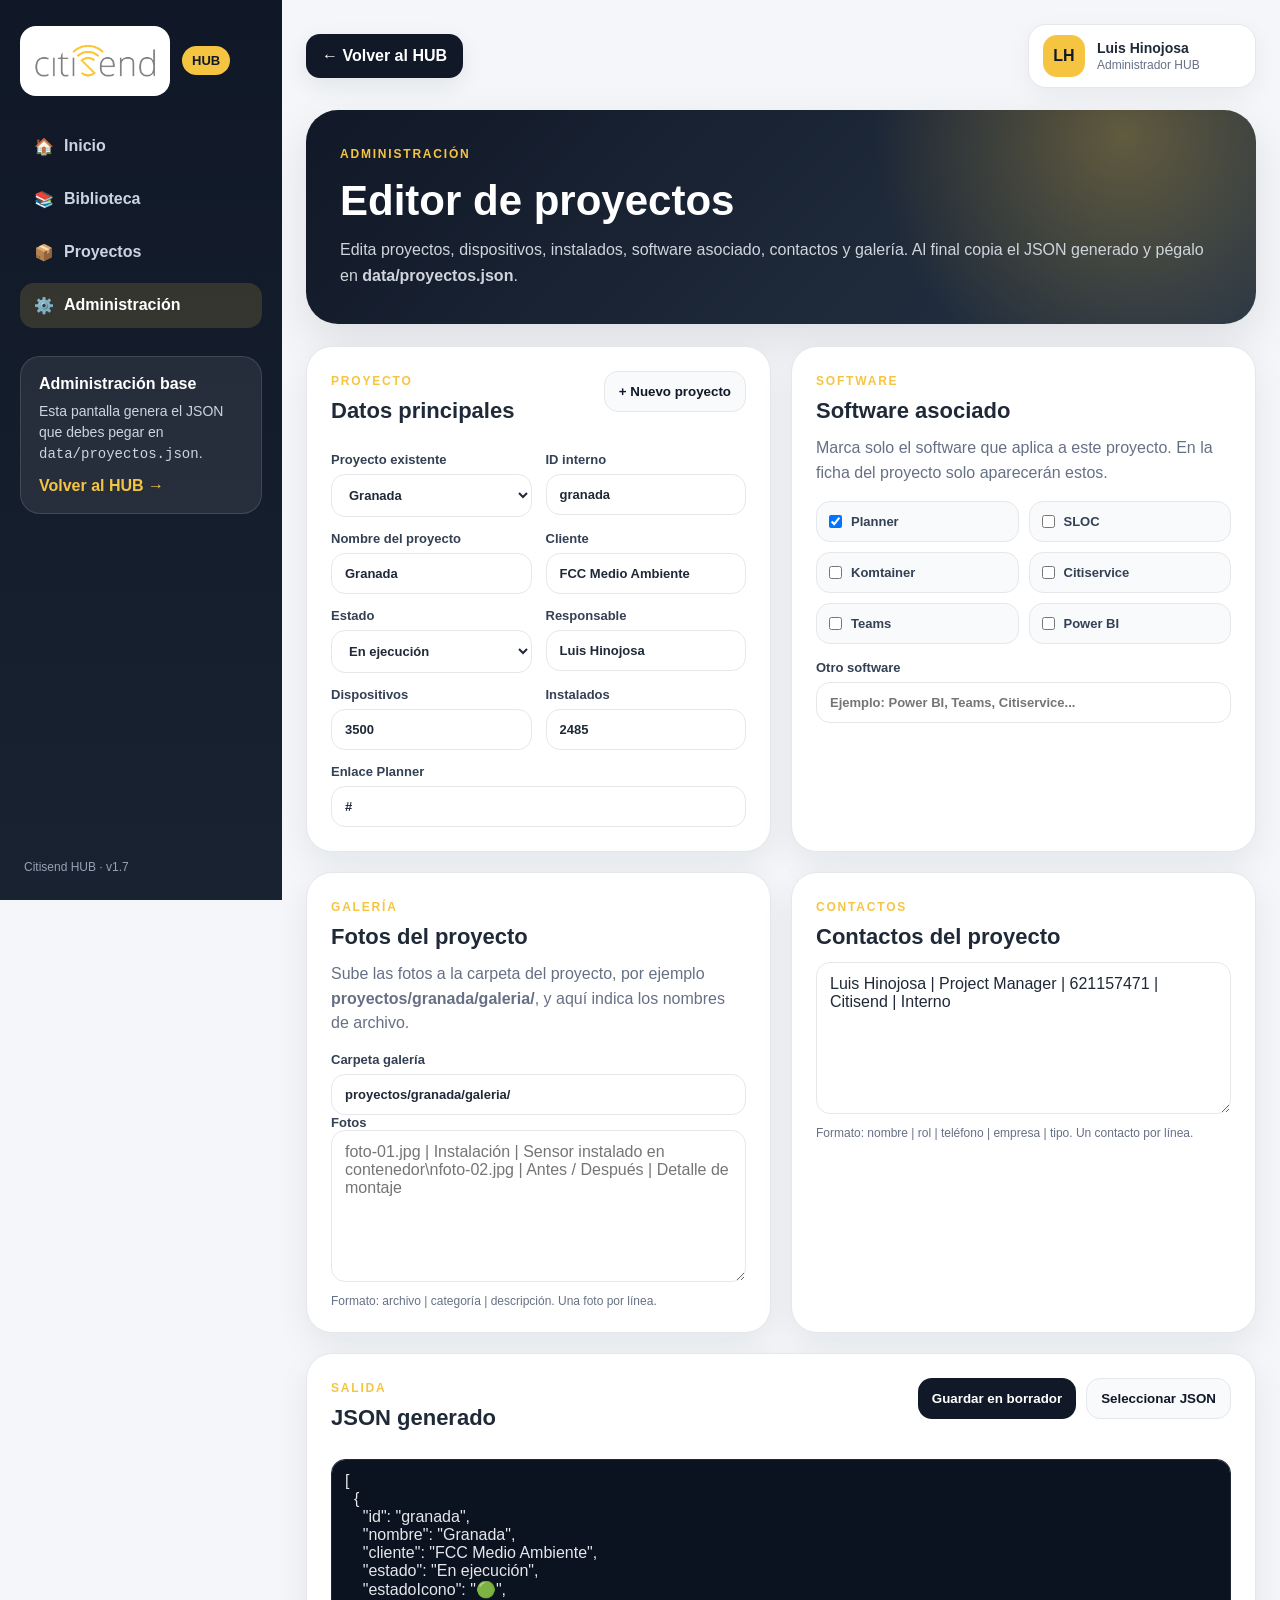
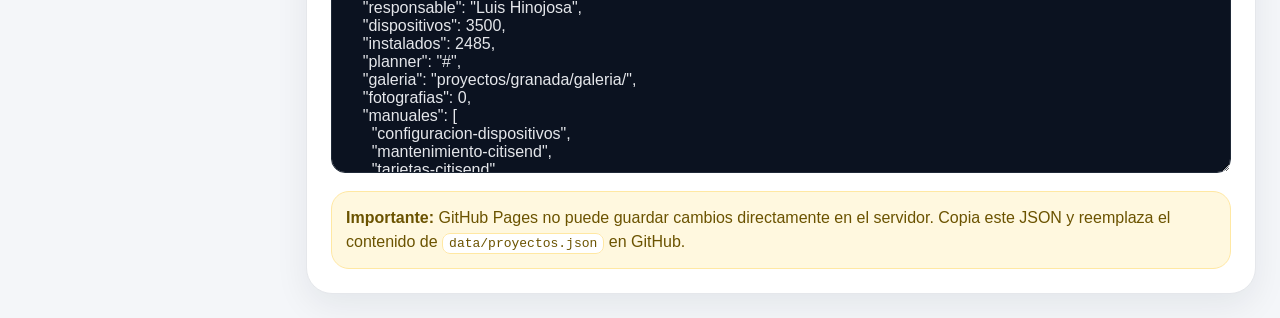
==== commit 133a56a1: "Add files via upload" ====
--- a/admin.html
+++ b/admin.html
@@ -4,7 +4,7 @@
   <meta charset="UTF-8" />
   <meta name="viewport" content="width=device-width, initial-scale=1.0" />
   <title>Citisend HUB · Administración</title>
-  <link rel="stylesheet" href="assets/style.css?v=1.6" />
+  <link rel="stylesheet" href="assets/style.css?v=1.7" />
 </head>
 <body>
   <div class="app-shell admin-shell">
@@ -24,7 +24,7 @@
         <p>Esta pantalla genera el JSON que debes pegar en <code>data/proyectos.json</code>.</p>
         <a href="index.html">Volver al HUB →</a>
       </div>
-      <div class="version">Citisend HUB · v1.6</div>
+      <div class="version">Citisend HUB · v1.7</div>
     </aside>
 
     <main class="main">
@@ -196,7 +196,7 @@
 
 async function initAdmin(){
   try{
-    const response = await fetch('data/proyectos.json?v=1.6', {cache:'no-store'});
+    const response = await fetch('data/proyectos.json?v=1.7', {cache:'no-store'});
     projects = response.ok ? await response.json() : fallbackProjects;
   }catch(error){ projects = fallbackProjects; }
   renderSoftwareChecks();
--- a/assets/style.css
+++ b/assets/style.css
@@ -52,3 +52,5 @@
 .gallery-lightbox strong{color:#fff;font-size:16px;text-align:center}
 .gallery-lightbox-close{position:absolute;top:22px;right:24px;width:46px;height:46px;border:0;border-radius:999px;background:#fff;color:#111827;font-size:30px;line-height:1;cursor:pointer;font-weight:900}
 @media(max-width:760px){.project-controls{grid-template-columns:1fr}.gallery-lightbox{padding:14px}.gallery-lightbox-close{top:12px;right:12px}}
+
+.software-link{display:inline-flex;align-items:center;gap:6px;text-decoration:none}.software-link:hover{background:#fff3c4;transform:translateY(-1px)}
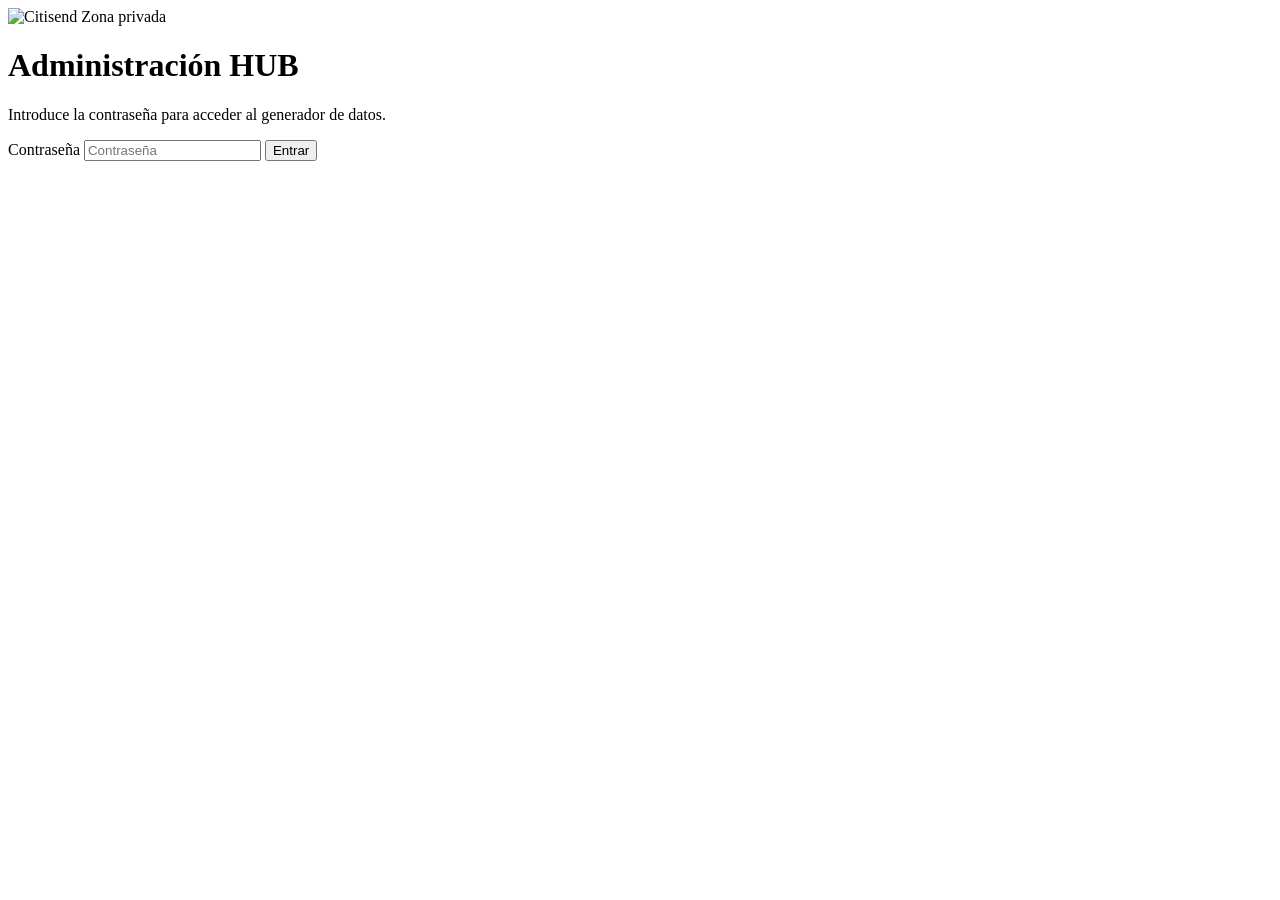
==== commit 83e3949d: "Add files via upload" ====
--- a/admin.html
+++ b/admin.html
@@ -4,10 +4,23 @@
   <meta charset="UTF-8" />
   <meta name="viewport" content="width=device-width, initial-scale=1.0" />
   <title>Citisend HUB · Administración</title>
-  <link rel="stylesheet" href="assets/style.css?v=1.7" />
+  <link rel="stylesheet" href="assets/style.css?v=1.9.1" />
 </head>
 <body>
-  <div class="app-shell admin-shell">
+  <div id="adminLogin" class="admin-login-overlay">
+    <div class="admin-login-card">
+      <img src="assets/logo-citisend.png" alt="Citisend" />
+      <span class="label">Zona privada</span>
+      <h1>Administración HUB</h1>
+      <p>Introduce la contraseña para acceder al generador de datos.</p>
+      <label>Contraseña
+        <input id="adminPassword" type="password" placeholder="Contraseña" autocomplete="off" />
+      </label>
+      <button type="button" id="adminLoginBtn" class="admin-btn primary">Entrar</button>
+      <small id="adminLoginError"></small>
+    </div>
+  </div>
+  <div class="app-shell admin-shell" id="adminApp" hidden>
     <aside class="sidebar">
       <div class="brand-block">
         <img src="assets/logo-citisend.png" alt="Citisend" class="brand-logo" />
@@ -21,10 +34,10 @@
       </nav>
       <div class="sidebar-card">
         <strong>Administración base</strong>
-        <p>Esta pantalla genera el JSON que debes pegar en <code>data/proyectos.json</code>.</p>
+        <p>Genera JSON para proyectos y contactos internos. Acceso protegido con contraseña sencilla.</p>
         <a href="index.html">Volver al HUB →</a>
       </div>
-      <div class="version">Citisend HUB · v1.7</div>
+      <div class="version">Citisend HUB · v1.9.1</div>
     </aside>
 
     <main class="main">
@@ -41,8 +54,8 @@
 
       <section class="admin-hero">
         <span class="label">Administración</span>
-        <h1>Editor de proyectos</h1>
-        <p>Edita proyectos, dispositivos, instalados, software asociado, contactos y galería. Al final copia el JSON generado y pégalo en <strong>data/proyectos.json</strong>.</p>
+        <h1>Administración HUB</h1>
+        <p>Edita proyectos y genera contactos internos. GitHub Pages no guarda cambios directamente: copia el JSON generado y pégalo en el archivo correspondiente.</p>
       </section>
 
       <section class="admin-layout">
@@ -115,9 +128,13 @@
 
         <article class="panel admin-panel">
           <span class="label">Contactos</span>
-          <h2>Contactos del proyecto</h2>
-          <textarea id="contactsInput" rows="7" placeholder="Luis Hinojosa | Project Manager | Citisend | Interno\nDiego | Seguimiento de proyecto | FCC | Cliente"></textarea>
-          <small class="admin-tip">Formato: nombre | rol | teléfono | empresa | tipo. Un contacto por línea.</small>
+          <h2>Contacto por defecto</h2>
+          <p class="admin-help">Todos los proyectos muestran por defecto a Luis Hinojosa. Para añadir contactos internos adicionales usa el bloque <strong>Crear contacto interno</strong> de esta misma página.</p>
+          <div class="contact-card">
+            <div class="contact-initials">LH</div>
+            <div><strong>Luis Hinojosa</strong><span>Project Manager</span><small>📞 621157471</small><small>Citisend · Interno</small></div>
+          </div>
+          <textarea id="contactsInput" rows="4" hidden>Luis Hinojosa | Project Manager | 621157471 | Citisend | Interno</textarea>
         </article>
 
         <article class="panel admin-panel full-admin-panel">
@@ -136,6 +153,49 @@
             <strong>Importante:</strong> GitHub Pages no puede guardar cambios directamente en el servidor. Copia este JSON y reemplaza el contenido de <code>data/proyectos.json</code> en GitHub.
           </div>
         </article>
+
+        <article class="panel admin-panel full-admin-panel" id="contact-admin">
+          <div class="admin-panel-head">
+            <div>
+              <span class="label">Contactos</span>
+              <h2>Crear contacto interno</h2>
+            </div>
+            <button type="button" id="generateContactBtn" class="admin-btn primary">Generar contacto</button>
+          </div>
+          <p class="admin-help">Por defecto solo aparece Luis Hinojosa. Usa este generador únicamente si quieres añadir contactos internos y asignarlos a proyectos concretos.</p>
+          <div class="admin-grid">
+            <label>Nombre
+              <input id="contactNameInput" type="text" placeholder="Nombre y apellidos" />
+            </label>
+            <label>Cargo
+              <input id="contactRoleInput" type="text" placeholder="Project Manager, Operaciones..." />
+            </label>
+            <label>Teléfono
+              <input id="contactPhoneInput" type="text" placeholder="621157471" />
+            </label>
+            <label>Email
+              <input id="contactEmailInput" type="email" placeholder="correo@citisend.com" />
+            </label>
+            <label>Empresa
+              <input id="contactCompanyInput" type="text" value="Citisend" />
+            </label>
+            <label>Tipo
+              <select id="contactTypeInput">
+                <option>Interno</option>
+                <option>Operaciones</option>
+                <option>Soporte</option>
+                <option>Project Management</option>
+              </select>
+            </label>
+            <label class="full">Proyectos asociados
+              <select id="contactProjectsInput" multiple size="6"></select>
+              <small class="admin-tip">Mantén Ctrl pulsado para seleccionar varios proyectos. Deja sin seleccionar para asociarlo a todos.</small>
+            </label>
+          </div>
+          <textarea id="contactJsonOutput" class="json-output" rows="10" placeholder="Aquí aparecerá el contacto en formato JSON para pegarlo en data/contactos.json"></textarea>
+          <div class="admin-warning"><strong>Importante:</strong> este formulario genera el contacto, pero no lo guarda automáticamente. Debes copiarlo en <code>data/contactos.json</code>.</div>
+        </article>
+
       </section>
     </main>
   </div>
@@ -201,6 +261,7 @@
   }catch(error){ projects = fallbackProjects; }
   renderSoftwareChecks();
   renderProjectSelect();
+  renderContactProjectOptions();
   loadProject(0);
 }
 
@@ -293,7 +354,45 @@
 document.getElementById('newProjectBtn').addEventListener('click', addNewProject);
 document.getElementById('selectJsonBtn').addEventListener('click', () => { const out = document.getElementById('jsonOutput'); out.focus(); out.select(); });
 
-document.addEventListener('DOMContentLoaded', initAdmin);
+
+function unlockAdmin(){
+  const input = document.getElementById('adminPassword');
+  const error = document.getElementById('adminLoginError');
+  if(input && input.value === 'Citisend2026'){
+    document.getElementById('adminLogin').style.display = 'none';
+    document.getElementById('adminApp').hidden = false;
+    initAdmin();
+  }else if(error){
+    error.textContent = 'Contraseña incorrecta';
+  }
+}
+function renderContactProjectOptions(){
+  const select = document.getElementById('contactProjectsInput');
+  if(!select) return;
+  select.innerHTML = projects.map(project => `<option value="${project.id}">${project.nombre}</option>`).join('');
+}
+function generateContactJson(){
+  const name = document.getElementById('contactNameInput').value.trim();
+  const selectedProjects = [...document.getElementById('contactProjectsInput').selectedOptions].map(opt => opt.value);
+  const contact = {
+    id: slugify(name),
+    nombre: name || 'Nuevo contacto',
+    cargo: document.getElementById('contactRoleInput').value.trim() || 'Contacto interno',
+    telefono: document.getElementById('contactPhoneInput').value.trim(),
+    email: document.getElementById('contactEmailInput').value.trim(),
+    empresa: document.getElementById('contactCompanyInput').value.trim() || 'Citisend',
+    tipo: document.getElementById('contactTypeInput').value || 'Interno',
+    proyectos: selectedProjects.length ? selectedProjects : ['todos'],
+    visible: true
+  };
+  document.getElementById('contactJsonOutput').value = JSON.stringify(contact, null, 2);
+}
+document.addEventListener('DOMContentLoaded', () => {
+  document.getElementById('adminLoginBtn')?.addEventListener('click', unlockAdmin);
+  document.getElementById('adminPassword')?.addEventListener('keydown', event => { if(event.key === 'Enter') unlockAdmin(); });
+  document.getElementById('generateContactBtn')?.addEventListener('click', generateContactJson);
+});
+
 </script>
 </body>
 </html>
